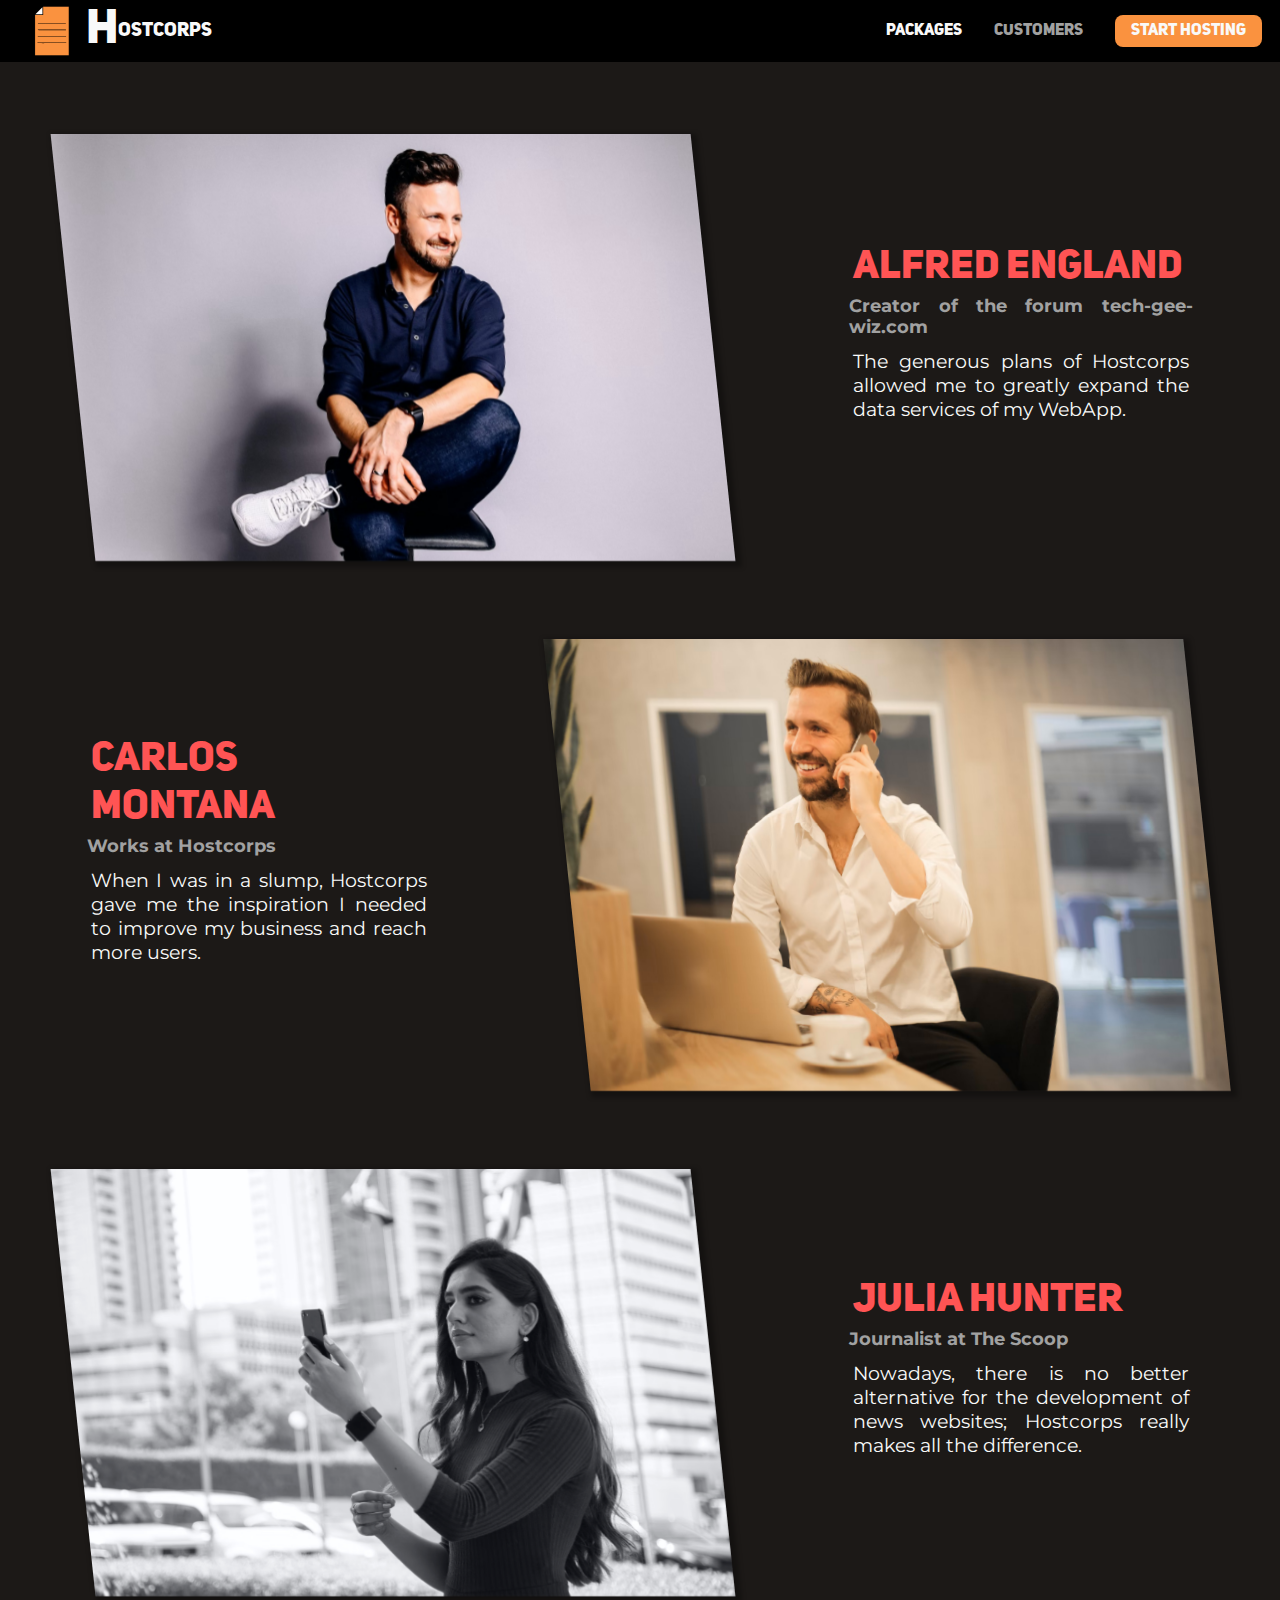
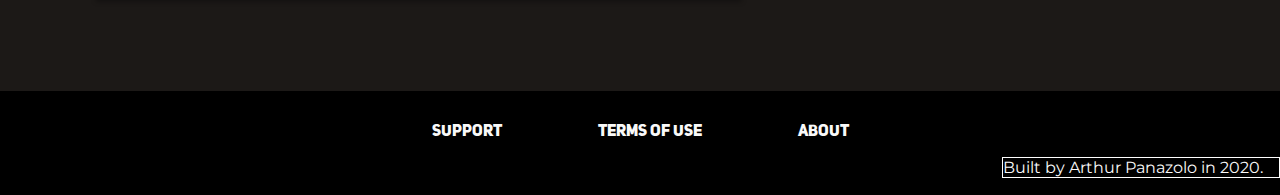
==== customers/index.html @ d179b6e6 "altered Svgs" ====
<!DOCTYPE html>
<html lang="en">
  <head>
    <meta charset="UTF-8" />
    <meta name="viewport" content="width=device-width" , initial-scale="1.0" />
    <meta http-equiv="X-UA-Compatible" content="ie-edge" />
    <title>HostCorps</title>
    <link rel="apple-touch-icon" sizes="180x180" href="/apple-touch-icon.png" />
    <link rel="icon" type="image/png" sizes="32x32" href="/favicon-32x32.png" />
    <link rel="icon" type="image/png" sizes="16x16" href="/favicon-16x16.png" />
    <link rel="manifest" href="/site.webmanifest" />
    <link rel="mask-icon" href="/safari-pinned-tab.svg" color="#5bbad5" />
    <meta name="msapplication-TileColor" content="#da532c" />
    <meta name="theme-color" content="#ffffff" />
    <link rel="shortcut icon" href="../favicon.png" />
    <link rel="stylesheet" href="/shared.css" />
    <link rel="stylesheet" href="/customers/customers.css" />
    <script>
      document.addEventListener('touchstart', function () {}, true);
    </script>
  </head>

  <body>
    <div class="backdrop"></div>
    <header class="main-header">
      <div class="main-header-corporate-brand">
        <button class="toggle-button" onclick="openNavigation()">
          <span class="toggle-button__bar"></span>
          <span class="toggle-button__bar"></span>
          <span class="toggle-button__bar"></span>
        </button>
        <a href="../index.html" class="main-header__brand">
          <svg
            id="svg9"
            width="70.49176"
            height="50.52197"
            viewBox="0 0 300.49175 841.522"
          >
            <g id="g15" transform="translate(-642.09965,-577.47846)">
              <path
                style="fill: #000000; stroke-width: 1.45234"
                d="M 642.15866,1069.8133 V 720.88195 l 72.25955,-72.24872 72.25957,-72.24872 h 224.01872 224.0188 v 421.18009 421.18 H 938.43703 642.15866 Z M 1223.0965,997.5646 V 588.00327 H 1007.4233 791.75019 v 70.43873 70.43874 h -68.26021 -68.26021 v 339.12256 339.1226 H 939.1632 1223.0965 Z M 696.86366,1201.377 c -2.00904,-2.0091 -0.85873,-7.7023 1.84907,-9.1514 1.9225,-1.0289 78.60872,-1.3911 241.45234,-1.1404 l 238.63493,0.3674 0.501,3.5495 c 1.089,7.7152 13.4054,7.3431 -243.07801,7.3431 -131.11512,0 -238.82681,-0.4357 -239.35933,-0.9682 z m 4.35704,-110.3782 c -2.00908,-2.0091 -0.8587,-7.7023 1.84915,-9.1515 1.92234,-1.0288 77.70637,-1.3911 238.54766,-1.1404 l 235.73019,0.3675 0.501,3.5495 c 1.0887,7.7129 13.1834,7.3431 -240.17337,7.3431 -129.51753,0 -235.92212,-0.4357 -236.45463,-0.9682 z m 3.35992,-109.43891 c -2.33746,-2.33747 -2.62645,-3.53273 -1.40565,-5.8138 1.52097,-2.84198 3.92257,-2.8714 234.3094,-2.8714 250.43573,0 238.54803,-0.3676 237.45963,7.3431 l -0.501,3.54949 -233.45995,0.3675 c -232.76516,0.36639 -233.46879,0.35874 -236.40243,-2.57489 z m -1.40329,-107.40697 c -1.22347,-2.28606 -0.93661,-3.47829 1.39888,-5.81378 2.92427,-2.92427 4.00821,-2.93798 232.31393,-2.93798 149.47646,0 230.70706,0.50614 233.19766,1.45306 3.0495,1.15939 3.7289,2.26002 3.3623,5.44629 l -0.4595,3.99324 -234.13704,0.36749 c -232.0578,0.36421 -234.15082,0.34194 -235.67623,-2.50832 z M 780.13143,658.442 c 0,-32.35098 -0.49318,-58.81997 -1.09598,-58.81997 -0.6028,0 -27.55891,26.46899 -59.9025,58.81997 l -58.80652,58.81998 h 59.9025 59.9025 z"
                id="path123"
              />
              <path
                style="
                  fill: #ffffff;
                  fill-opacity: 1;
                  stroke: #ff9955;
                  stroke-width: 0.830832;
                "
                d="m 78.098221,81.21025 58.573669,-58.362366 0.51591,18.693723 c 0.28375,10.281548 0.56416,36.546229 0.62312,58.365958 l 0.10722,39.672235 -59.196795,-0.004 -59.19679,-0.004 z"
                id="path21100"
                transform="translate(642.09965,577.47846)"
              />
            </g>
            <path
              style="
                fill: #fa923f;
                fill-opacity: 1;
                stroke: #ff9955;
                stroke-width: 1.17493;
              "
              d="M 13.88078,490.51662 V 151.54913 h 68.14598 68.14598 V 81.053301 10.557451 h 215.01232 215.0123 V 420.0208 829.48412 H 297.03908 13.88078 Z m 520.86258,132.4742 c 2.7899,-1.2389 3.2481,-2.0637 2.9373,-5.2872 l -0.3682,-3.8192 -236.16112,-0.3394 c -129.8886,-0.1867 -238.43506,-0.018 -241.21439,0.3747 -3.96776,0.5607 -5.2929,1.3442 -6.16855,3.6473 -0.73157,1.9242 -0.68979,3.7283 0.12144,5.2441 1.22437,2.2877 3.60909,2.3074 239.3923,1.9792 187.32672,-0.2608 238.86112,-0.6449 241.46122,-1.7995 z m -1.2495,-110.4151 c 3.1883,-1.4206 4.008,-3.9807 2.5179,-7.8638 -0.6473,-1.6868 -22.3883,-1.8457 -235.27986,-1.7195 -129.01168,0.076 -236.14124,0.4762 -238.06568,0.8883 -3.76057,0.8053 -6.28004,5.3323 -4.9282,8.8551 0.68555,1.7866 18.60433,1.9082 236.63326,1.6062 183.04398,-0.2536 236.61538,-0.6493 239.12258,-1.7663 z m -124.4833,-105.67412 124.3083,-0.78121 -0.3531,-4.18545 c -0.331,-3.92361 -0.6838,-4.25759 -5.6403,-5.33864 -3.3531,-0.73134 -89.1375,-1.17071 -234.51167,-1.20112 -244.00956,-0.051 -233.11071,-0.29597 -233.11071,5.23927 0,4.1407 3.42535,5.26645 18.09183,5.9459 22.012883,1.01979 193.58167,1.1862 331.21565,0.32125 z M 532.02526,295.622 c 0,-7.76578 18.7552,-7.19344 -235.72155,-7.19344 H 64.46812 l -2.50553,2.50551 c -3.48916,3.48913 -2.16617,7.19177 2.79084,7.81064 2.0689,0.2583 108.05141,0.55424 235.51671,0.65766 l 231.75512,0.18803 z"
              id="path1397"
            />
          </svg>
        </a>
        <a href="../index.html" class="main-header-corporate-brand">
          <span>H</span>
          <h1>ostCorps</h1>
        </a>
      </div>

      <nav class="main-nav">
        <ul class="main-nav__items">
          <li class="main-nav__item">
            <a href="../packages/index.html">Packages</a>
          </li>
          <li class="main-nav__item selected">
            <a href="#">Customers</a>
          </li>
          <li class="main-nav__item main-nav__item--cta">
            <a href="../start-hosting/index.html">Start Hosting</a>
          </li>
        </ul>
      </nav>
    </header>

    <div id="mySidebar" class="sidebar">
      <a href="javascript:void(0)" class="closebtn" onclick="closeNavigation()"
        >x</a
      >
      <a href="packages/index.html">Packages</a>
      <a href="customers/index.html" class="selected">Customers</a>
      <a href="start-hosting/index.html" id="get-started-link">Start Hosting</a>
    </div>

    <main>
      <div>
        <div class="testimonial" id="customer-1">
          <div class="testimonial__image-container">
            <img
              src="../img/customer-1.jpg"
              alt="Alfred England - Customer"
              class="testimonial__image"
            />
          </div>
          <div class="testimonial__info">
            <h1 class="testimonial__name" id="alfred">Alfred England</h1>
            <h2 class="testimonial__subtitle">
              Creator of the forum

              <a href="https://tech-gee-wiz.com" class="testimonial__link"
                >tech-gee-wiz.com</a
              >
            </h2>
            <p class="testimonial__text">
              The generous plans of Hostcorps allowed me to greatly expand the
              data services of my WebApp.
            </p>
          </div>
        </div>
        <div class="testimonial" id="customer-2">
          <div class="testimonial__info">
            <h1 class="testimonial__name" id="carlos">Carlos Montana</h1>
            <h2 class="testimonial__subtitle">
              Works at <a href="/">Hostcorps</a>
            </h2>
            <p class="testimonial__text">
              When I was in a slump, Hostcorps gave me the inspiration I needed
              to improve my business and reach more users.
            </p>
          </div>
          <div class="testimonial__image-container">
            <img
              src="../img/customer-2.jpg"
              alt="John Mellow - Customer"
              class="testimonial__image"
            />
          </div>
        </div>
        <div class="testimonial" id="customer-3">
          <div class="testimonial__image-container">
            <img
              src="../img/customer-3.jpg"
              alt="Julia Hunter - Customer"
              class="testimonial__image"
            />
          </div>
          <div class="testimonial__info">
            <h1 class="testimonial__name" id="julia">Julia Hunter</h1>
            <h2 class="testimonial__subtitle">
              Journalist at

              <a href="https://the-biggest-scoop.com" class="testimonial__link"
                >The Scoop</a
              >
            </h2>
            <p class="testimonial__text">
              Nowadays, there is no better alternative for the development of
              news websites; Hostcorps really makes all the difference.
            </p>
          </div>
        </div>
      </div>
    </main>

    <footer class="footerprincipal">
      <nav>
        <ul class="footerprincipal__links">
          <li class="footerprincipal__link">
            <a href="#">Support</a>
          </li>
          <li class="footerprincipal__link">
            <a href="#">Terms of Use</a>
          </li>
          <li class="footerprincipal__link">
            <a href="#">About</a>
          </li>
        </ul>
        <div class="signature">
          <p><span> Built by Arthur Panazolo in 2020. &nbsp; &nbsp; </span></p>
        </div>
      </nav>
    </footer>
    <script src="../shared.js"></script>
  </body>
</html>
---- shared.css ----
@import url('https://fonts.googleapis.com/css2?family=Roboto:ital,wght@0,400;1,100&display=swap');
@import url('https://fonts.googleapis.com/css2?family=Anton&display=swap');
@import url('https://fonts.googleapis.com/css2?family=Montserrat:wght@500&display=swap');

@font-face {
  font-family: 'UniSans';
  src: url('../fonts/uni-sans.heavy-caps.otf') format('truetype');
  font-weight: 700;
}

* {
  -webkit-box-sizing: border-box;
  box-sizing: border-box;
  font-family: 'UniSans';
}

:root {
  --lightest-green: #5ccc11;
  --dark-green: #0e4f1f;
  --light-dark: #292522;
  --dark: #1c1917;
  --darkest: #000000;
  --white-highlight: #f9f9f9;
  --light-grey: #ccc;
  --grey-grey: #a1a1a1;
  --highlight-color: #fa923f;
  --highlight-light-color: #fbc79e;
  --highlight-cyan: #8df7e6;
  --highlight-danger-color: #ff0000;
  --highlight-red: #ff5454;
}

html,
body {
  width: 100%;
  margin: 0px;
  padding: 0px;
}

html {
  height: 100%;
  background-color: var(--dark);
  font-size: 100%;
}

body {
  font-family: 'Montserrat', sans-serif;
  -webkit-box-sizing: border-box;
  box-sizing: border-box;
}

@supports (display: grid) {
  body {
    -webkit-box-sizing: border-box;
    box-sizing: border-box;
    display: -ms-grid;
    display: grid;
    -ms-grid-rows: 3.5rem auto fit-content(8rem);
    grid-template-rows: 3.5rem auto fit-content(8rem);
    height: 100%;
    padding-top: 0;
    grid-template-areas:
      'header'
      'main'
      'footer';
  }
}

main {
  -ms-grid-row: 2;
  -ms-grid-column: 1;

  transition: margin-left 1s;
  grid-area: main;
}

.backdrop {
  position: fixed;
  z-index: 100;
  height: 100vh;
  width: 100vw;
  background-color: rgba(0, 0, 0, 0.5);
  top: 0;
  left: 0;
  -webkit-transition: opacity 0.2s linear;
  -o-transition: opacity 0.2s linear;
  transition: opacity 0.2s linear;
  opacity: 0;
  display: none;
}

.main-header {
  background-color: var(--darkest);
  padding: 0.125rem 1rem;
  width: 100%;
  position: fixed;
  top: 0;
  left: 0;
  z-index: 2;
  display: -webkit-box;
  display: -ms-flexbox;
  display: flex;
  -webkit-box-align: center;
  -ms-flex-align: center;
  align-items: center;
  -webkit-box-pack: justify;
  -ms-flex-pack: justify;
  justify-content: space-between;
}

.toggle-button {
  width: 3rem;
  background: transparent;
  border: none;
  cursor: pointer;
  padding-top: 0;
  padding-bottom: 0;
  vertical-align: middle;
  display: none;
}

.toggle-button__bar {
  width: 100%;
  height: 0.2rem;
  background-color: var(--white-highlight);
  display: block;
  margin: 0.6rem 0;
}

.main-header__brand svg {
  height: 3.125rem;
  width: 78%;
  vertical-align: middle;
}

.main-header-corporate-brand {
  display: flex;
  cursor: pointer;
  align-items: center;
  text-decoration: none;
}

.main-header-corporate-brand h1 {
  font-family: 'UniSans';
  font-size: 1.2rem;
  color: var(--white-highlight);
}

.main-header-corporate-brand span {
  font-family: 'UniSans';
  font-size: 3rem;
  color: var(--white-highlight);
}

.main-nav {
  display: -webkit-box;
  display: -ms-flexbox;
  display: flex;
}

.main-nav__items {
  margin: 0;
  padding: 0;
  list-style: none;
  display: -webkit-box;
  display: -ms-flexbox;
  display: flex;
}

.main-nav__item {
  margin: 0 1rem;
}

.main-nav__item a {
  text-decoration: none;
  color: var(--white-highlight);
  font-weight: bold;
  padding: 0.1875rem 0;
}

.main-nav__item a:hover,
.main-nav__item a:active {
  color: var(--white-highlight);
  border-bottom: 5px solid var(--white-highlight);
}

.main-nav__item--cta {
  margin-right: 0.1rem;
  -webkit-animation: bounce 0.3s infinite alternate;
  -moz-animation: bounce 0.3s infinite alternate;
  animation: bounce 0.3s infinite alternate;

  -webkit-animation-iteration-count: 6;
  -moz-animation-iteration-count: 6;
  animation-iteration-count: 6;
}

.main-nav__item--cta a {
  color: var(--white-highlight);
  background: var(--highlight-color);
  padding: 0.5rem 1rem;
  border-radius: 8px;
}

.main-nav__item--cta a:hover,
.main-nav__item--cta a:active {
  color: var(--highlight-color);
  background: var(--white-highlight);
  border: none;
}

.footerprincipal {
  -ms-grid-row: 3;
  -ms-grid-column: 1;
  background: var(--darkest);
  color: var(--white-highlight);
  width: 100%;
  margin-top: 3rem;
  padding-top: 1rem;
  grid-area: footer;
  bottom: 0;
}

.signature {
  margin-right: 0;
}

.signature p {
  cursor: default;
}

.signature span {
  border: 1px solid white;
  font-family: 'Montserrat';
}

.footerprincipal__links {
  list-style: none;
  padding: 0px;
  display: -webkit-box;
  display: -ms-flexbox;
  display: flex;
  -webkit-box-orient: horizontal;
  -webkit-box-direction: normal;
  -ms-flex-direction: row;
  flex-direction: row;
  -webkit-box-pack: center;
  -ms-flex-pack: center;
  justify-content: center;
}

.footerprincipal__link {
  margin: 0 3rem;
}

.footerprincipal__link a {
  color: var(--white-highlight);
  text-decoration: none;
}

.footerprincipal__link a:hover,
.footerprincipal__link a:active {
  color: var(--light-grey);
}

.footerprincipal p {
  text-align: right;
}

.button {
  background-color: var(--darkest);
  color: var(--white-highlight);
  font: inherit;
  border: 1.5px solid var(--darkest);
  padding: 0.5rem;
  border-radius: 8px;
  font-weight: bold;
  cursor: pointer;
  outline: none;
}

.button:hover,
.button:active {
  background: var(--white-highlight);
  color: var(--darkest);
}

.button:focus {
  outline: none;
}

.button[disabled] {
  cursor: not-allowed;
  border: var(--grey-grey);
  background: var(--light-grey);
  color: var(--grey-grey);
}

.open {
  display: block !important;
  opacity: 1 !important;
}

.open-modal {
  display: block !important;
  opacity: 1 !important;
  background: var(--white-highlight) !important;
}

.selected a {
  color: var(--grey-grey);
  pointer-events: none;
}

.reveal-upwards {
  position: relative;
  transform: translateY(150px);
  opacity: 0;
  transition: 2s all ease;
}

.reveal-upwards.active {
  transform: translateY(0);
  opacity: 1;
}

.reveal-sideways {
  position: relative;
  transform: translateX(-300px);
  opacity: 0;
  transition: 2s all ease;
}

.reveal-sideways.active {
  transform: translateY(0);
  opacity: 1;
}

.sidebar {
  height: 100%;
  width: 0;
  position: fixed;
  z-index: 101;
  top: 0;
  left: 0;
  background-color: var(--light-dark);
  overflow-x: hidden;
  transition: 1s;
  padding-top: 60px;
}

.sidebar a {
  padding: 8px 8px 8px 32px;
  margin-bottom: 0.5rem;
  text-decoration: none;
  color: var(--white-highlight);
  display: block;
  transition: 0.3s;
}

.sidebar a.selected {
  color: var(--grey-grey);
  pointer-events: none;
  background: none !important;
}

.sidebar a:hover {
  color: var(--highlight-color);
}

.sidebar .closebtn {
  position: absolute;
  top: 0;
  right: 25px;
  font-size: 36px;
  margin-left: 50px;
}

#get-started-link {
  width: 50%;
  text-align: center;
  margin-left: 1.5rem;
  padding: 1rem 0rem 1rem 0rem;
  border-radius: 8px;
  background: var(--highlight-color);
}

#get-started-link:hover {
  color: var(--darkest);
}

@media (max-width: 40rem) {
  .key-feature {
    display: inline-block;
    width: 30%;
    vertical-align: top;
    max-width: 25rem;
  }

  .main-nav {
    display: none;
  }

  .toggle-button {
    display: inline-block;
  }

  .footerprincipal {
    width: 100%;
  }

  .footerprincipal__links {
    list-style: none;
    position: center;
    display: -webkit-box;
    display: -ms-flexbox;
    display: flex;
    margin-bottom: 4rem;
    -webkit-box-orient: vertical;
    -webkit-box-direction: normal;
    -ms-flex-direction: column;
    flex-direction: column;
    -webkit-box-align: center;
    -ms-flex-align: center;
    align-items: center;
  }

  .footerprincipal__link {
    margin-top: 3rem;
  }
}

@media (max-width: 647.43px) {
  .main-nav__item--cta a,
  .mobile-nav__item--cta a {
    color: var(--white-highlight);
    background: var(--highlight-color);
    padding: 0.5rem 0.5rem;
    border-radius: 8px;
  }
}

@keyframes fadeIn {
  0% {
    opacity: 0;
  }

  50% {
    opacity: 0.5;
  }

  100% {
    opacity: 1;
  }
}
@-webkit-keyframes bounce {
  to {
    -webkit-transform: scale(1.1);
  }
}
@-moz-keyframes bounce {
  to {
    -moz-transform: scale(1.1);
  }
}
@keyframes bounce {
  to {
    transform: scale(1.1);
  }
}
---- customers/customers.css ----
.testimonial {
  font-size: 1.2rem;
  padding: 0 20px;
}

.testimonial:first-of-type {
  margin-top: 3rem;
}

.testimonial__image-container {
  width: 100%;
  max-width: 40rem;
  box-shadow: 3px 3px 5px 3px rgba(0, 0, 0, 0.3);
  margin-top: 30px;
  transform: skew(6deg);
  overflow: hidden;
}

#customer-1:hover .testimonial__image-container {
  animation: flip-customer 1.3s ease-out forwards;
}

#customer-2:hover .testimonial__image-container {
  animation: flip-customer 1.3s ease-out forwards;
}

#customer-3:hover .testimonial__image-container {
  animation: flip-customer 1.3s ease-out forwards;
}

#customer-1:active .testimonial__image-container {
  -webkit-tap-highlight-color: rgba(0, 0, 0, 0);
  -webkit-user-select: none;
  -webkit-touch-callout: none;
}

#customer-2:active .testimonial__image-container {
  -webkit-tap-highlight-color: rgba(0, 0, 0, 0);
  -webkit-user-select: none;
  -webkit-touch-callout: none;
}

#customer-3:active .testimonial__image-container {
  -webkit-tap-highlight-color: rgba(0, 0, 0, 0);
  -webkit-user-select: none;
  -webkit-touch-callout: none;
}

.testimonial__image {
  width: 100%;
  vertical-align: top;
  transform: skew(6deg);
  transform: scale(1);
  -webkit-backface-visibility: hidden;
}

.testimonial__info {
  text-align: right;
  padding: 0.9rem;
}

#customer-2.testimonial {
  text-align: right;
}

#customer-2 .testimonial__info {
  text-align: left;
}

.testimonial__name {
  margin: 0.2rem;
  color: var(--highlight-red);
  text-align: justify;
  cursor: default;
  font-size: 2.5rem;
}

.testimonial__subtitle {
  margin: 0;
  font-size: 1.1rem;
  font-family: 'Montserrat';
  text-align: justify;
  margin-bottom: 12px;
  cursor: default;
  color: var(--grey-grey);
}

.testimonial__subtitle a {
  color: inherit;
  font-family: 'Montserrat';
  text-decoration: none;
}

.testimonial__subtitle a:hover,
.testimonial__subtitle a:active {
  color: var(--white-highlight);
}

.testimonial__text {
  margin: 0.2rem;
  text-align: justify;
  font-family: 'Montserrat';
  color: var(--white-highlight);
  cursor: default;
}

@keyframes flip-customer {
  0% {
    transform: rotateY(0) skew(6deg);
  }

  50% {
    transform: rotateY(160deg) skew(6deg);
  }

  100% {
    transform: rotateY(360deg) skew(6deg);
  }
}

@media (min-width: 40rem) {
  .testimonial {
    margin: 3rem auto;
    max-width: 1500px;
    gap: 1rem;
    display: flex;
    align-items: center;
    justify-content: space-around;
    font-size: 1.2rem;
    padding: 0 20px;
  }

  .testimonial__image-container {
    width: 60%;
  }

  .testimonial__info {
    display: inline-block;
    vertical-align: middle;
    width: 30%;
  }
}

@media (max-width: 638.29px) {
  #customer-2 {
    display: flex;
    flex-direction: column-reverse;
  }

  .testimonial__text {
    text-align: left;
  }
}
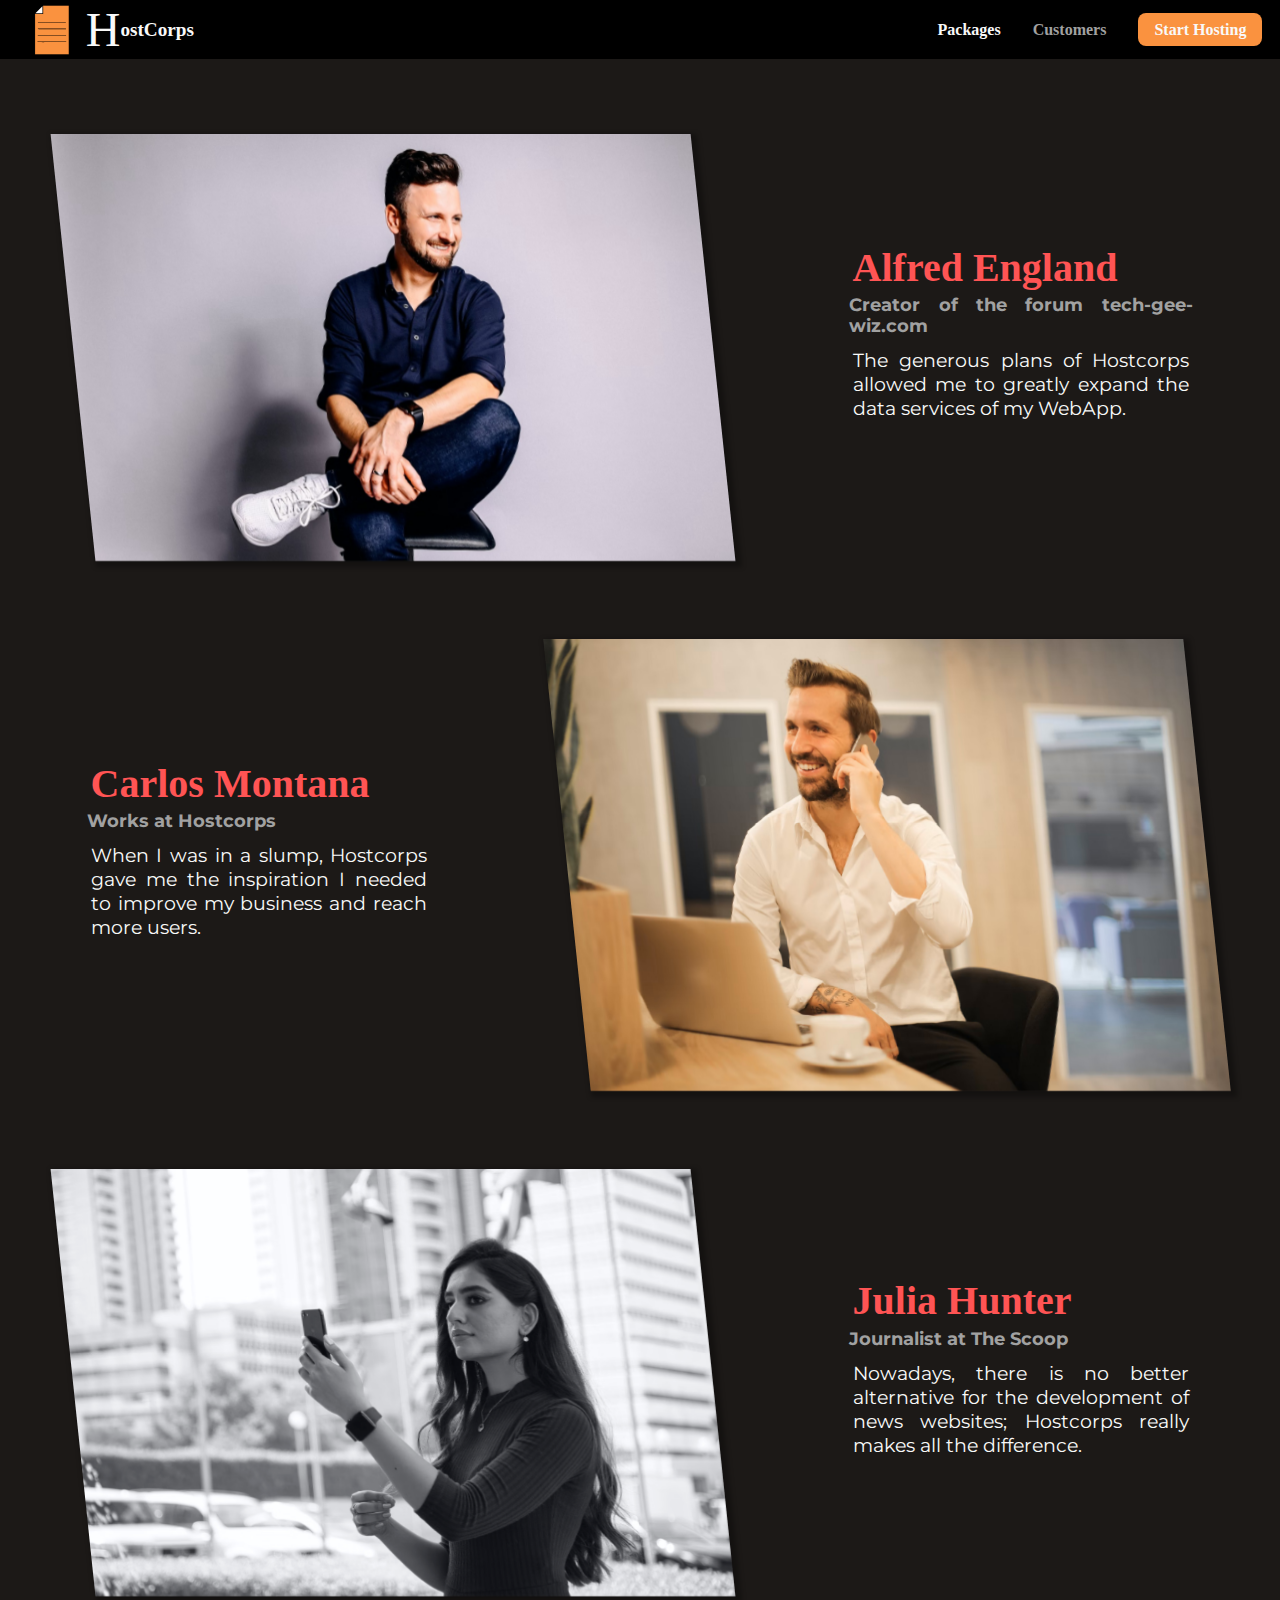
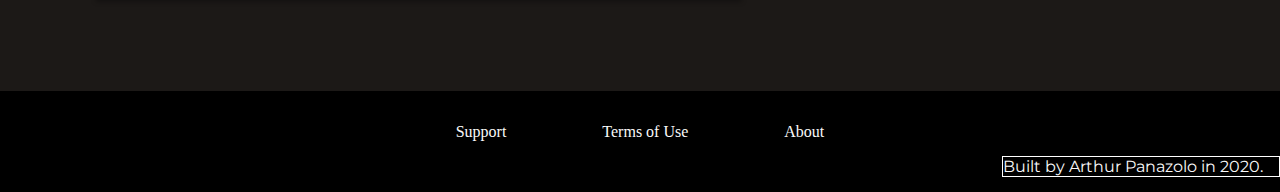
==== commit ab499784: "fixed more relative paths" ====
--- a/customers/index.html
+++ b/customers/index.html
@@ -66,7 +66,7 @@
             />
           </svg>
         </a>
-        <a href="../index.html" class="main-header-corporate-brand">
+        <a href="index.html" class="main-header-corporate-brand">
           <span>H</span>
           <h1>ostCorps</h1>
         </a>
@@ -75,13 +75,13 @@
       <nav class="main-nav">
         <ul class="main-nav__items">
           <li class="main-nav__item">
-            <a href="../packages/index.html">Packages</a>
+            <a href="packages/index.html">Packages</a>
           </li>
           <li class="main-nav__item selected">
             <a href="#">Customers</a>
           </li>
           <li class="main-nav__item main-nav__item--cta">
-            <a href="../start-hosting/index.html">Start Hosting</a>
+            <a href="start-hosting/index.html">Start Hosting</a>
           </li>
         </ul>
       </nav>
--- a/shared.css
+++ b/shared.css
@@ -4,7 +4,7 @@
 
 @font-face {
   font-family: 'UniSans';
-  src: url('../fonts/uni-sans.heavy-caps.otf') format('truetype');
+  src: url('/../../HostCorps/fonts/uni-sans.heavy-caps.otf') format('truetype');
   font-weight: 700;
 }
 
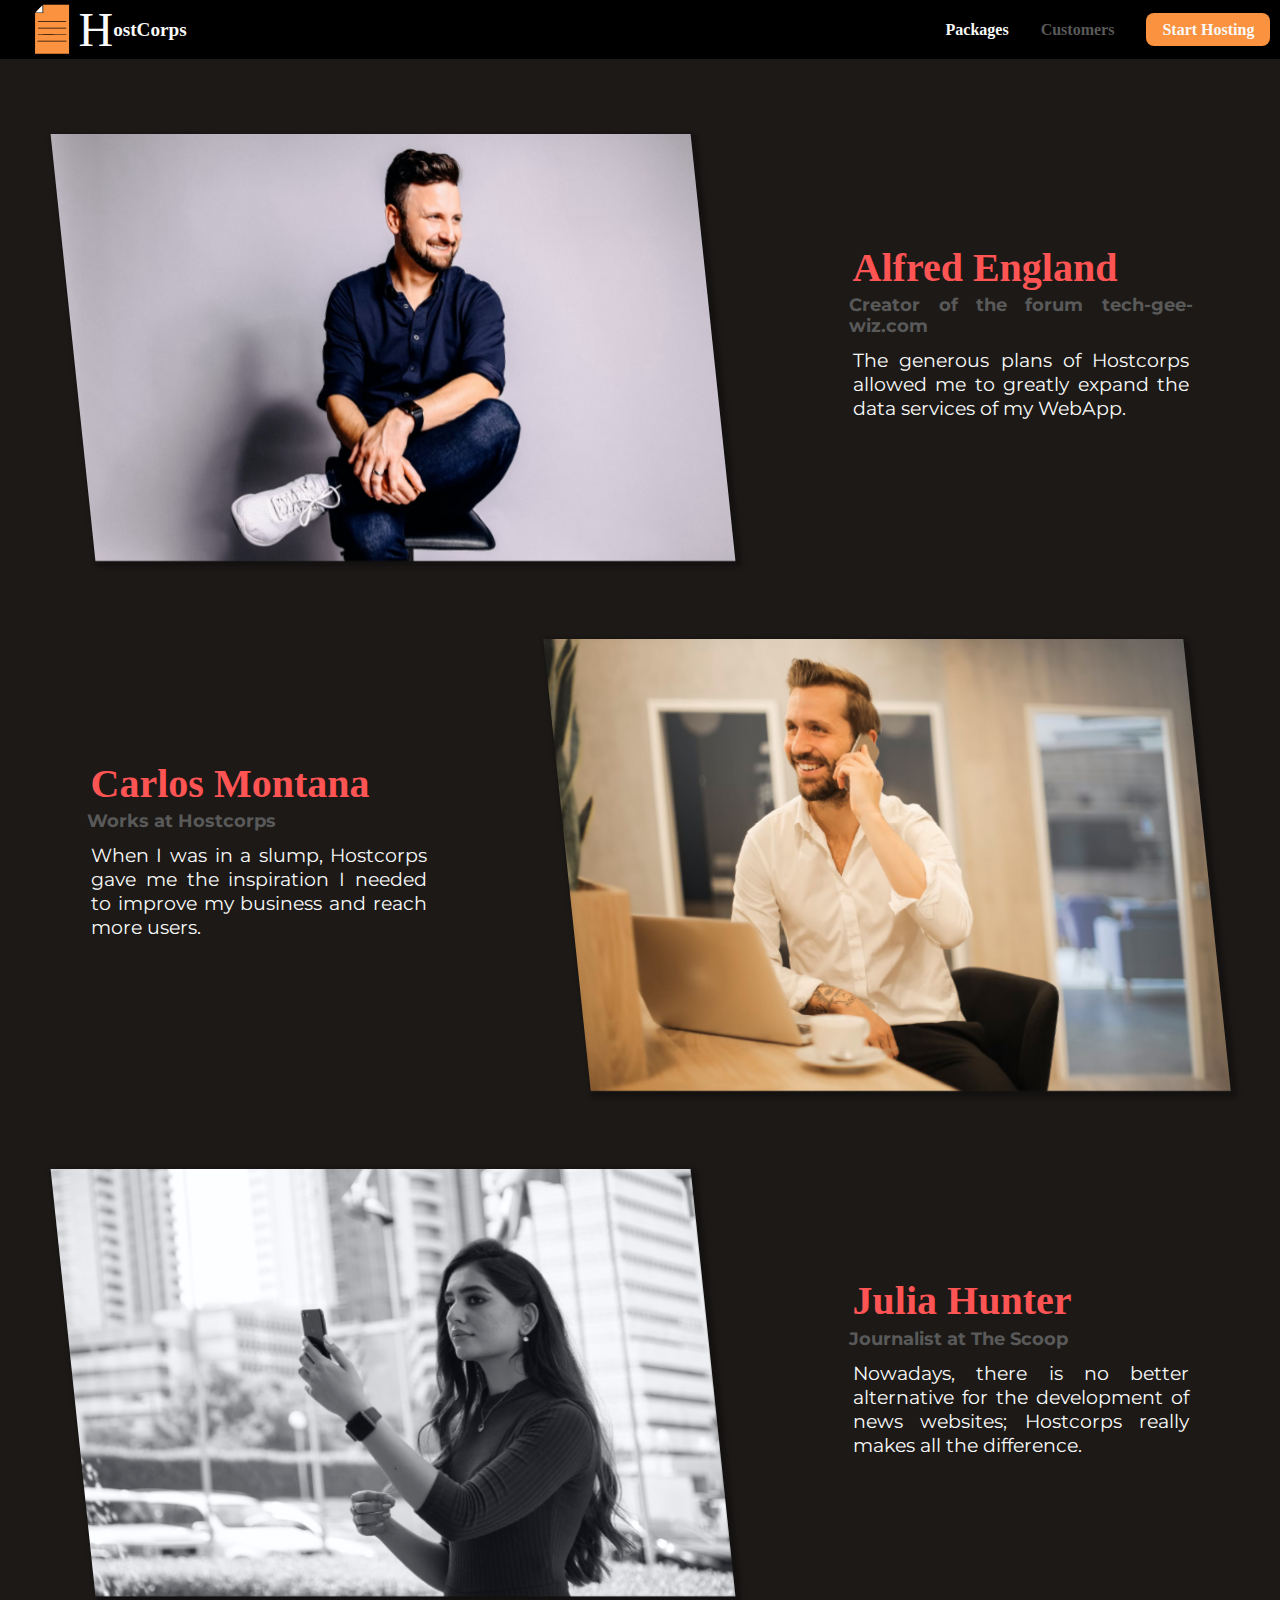
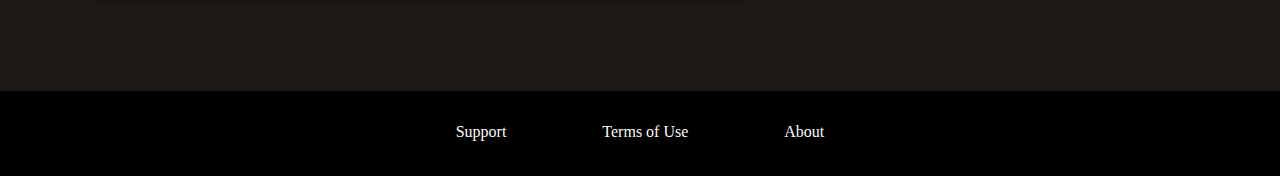
==== commit 0dffa420: "altered customers page" ====
--- a/customers/index.html
+++ b/customers/index.html
@@ -5,19 +5,20 @@
     <meta name="viewport" content="width=device-width" , initial-scale="1.0" />
     <meta http-equiv="X-UA-Compatible" content="ie-edge" />
     <title>HostCorps</title>
-    <link rel="apple-touch-icon" sizes="180x180" href="/apple-touch-icon.png" />
-    <link rel="icon" type="image/png" sizes="32x32" href="/favicon-32x32.png" />
-    <link rel="icon" type="image/png" sizes="16x16" href="/favicon-16x16.png" />
-    <link rel="manifest" href="/site.webmanifest" />
-    <link rel="mask-icon" href="/safari-pinned-tab.svg" color="#5bbad5" />
+    <link rel="apple-touch-icon" sizes="180x180" href="../apple-touch-icon.png" />
+    <link rel="icon" type="image/png" sizes="32x32" href="../favicon-32x32.png" />
+    <link rel="icon" type="image/png" sizes="16x16" href="../favicon-16x16.png" />
+    <link rel="manifest" href="../site.webmanifest" />
+    <link rel="mask-icon" href="../safari-pinned-tab.svg" color="#5bbad5" />
     <meta name="msapplication-TileColor" content="#da532c" />
     <meta name="theme-color" content="#ffffff" />
-    <link rel="shortcut icon" href="../favicon.png" />
-    <link rel="stylesheet" href="/shared.css" />
-    <link rel="stylesheet" href="/customers/customers.css" />
+    <link rel="shortcut icon" href="../favicon.ico" />
+    <link rel="stylesheet" href="../shared.css" />
+    <link rel="stylesheet" href="customers.css" />
     <script>
       document.addEventListener('touchstart', function () {}, true);
     </script>
+        <script src="../shared.js" defer></script>
   </head>
 
   <body>
@@ -29,7 +30,7 @@
           <span class="toggle-button__bar"></span>
           <span class="toggle-button__bar"></span>
         </button>
-        <a href="../index.html" class="main-header__brand">
+        <a href="https://nothingnothings.github.io/HostCorps/" class="main-header__brand">
           <svg
             id="svg9"
             width="70.49176"
@@ -66,7 +67,7 @@
             />
           </svg>
         </a>
-        <a href="index.html" class="main-header-corporate-brand">
+        <a href="https://nothingnothings.github.io/HostCorps/" class="main-header-corporate-brand">
           <span>H</span>
           <h1>ostCorps</h1>
         </a>
@@ -75,13 +76,13 @@
       <nav class="main-nav">
         <ul class="main-nav__items">
           <li class="main-nav__item">
-            <a href="packages/index.html">Packages</a>
+            <a href="https://nothingnothings.github.io/HostCorps/packages/">Packages</a>
           </li>
           <li class="main-nav__item selected">
             <a href="#">Customers</a>
           </li>
           <li class="main-nav__item main-nav__item--cta">
-            <a href="start-hosting/index.html">Start Hosting</a>
+            <a href="https://nothingnothings.github.io/HostCorps/start-hosting">Start Hosting</a>
           </li>
         </ul>
       </nav>
@@ -91,9 +92,9 @@
       <a href="javascript:void(0)" class="closebtn" onclick="closeNavigation()"
         >x</a
       >
-      <a href="packages/index.html">Packages</a>
-      <a href="customers/index.html" class="selected">Customers</a>
-      <a href="start-hosting/index.html" id="get-started-link">Start Hosting</a>
+      <a href="https://nothingnothings.github.io/HostCorps/packages/">Packages</a>
+      <a href="#" class="selected">Customers</a>
+      <a href="https://nothingnothings.github.io/HostCorps/start-hosting" id="get-started-link">Start Hosting</a>
     </div>
 
     <main>
@@ -125,7 +126,7 @@
           <div class="testimonial__info">
             <h1 class="testimonial__name" id="carlos">Carlos Montana</h1>
             <h2 class="testimonial__subtitle">
-              Works at <a href="/">Hostcorps</a>
+              Works at <a href="https://nothingnothings.github.io/HostCorps">Hostcorps</a>
             </h2>
             <p class="testimonial__text">
               When I was in a slump, Hostcorps gave me the inspiration I needed
@@ -170,13 +171,13 @@
       <nav>
         <ul class="footerprincipal__links">
           <li class="footerprincipal__link">
-            <a href="#">Support</a>
+            <a href="https://github.com/nothingnothings">Support</a>
           </li>
           <li class="footerprincipal__link">
-            <a href="#">Terms of Use</a>
+            <a href="https://github.com/nothingnothings">Terms of Use</a>
           </li>
           <li class="footerprincipal__link">
-            <a href="#">About</a>
+            <a href="https://github.com/nothingnothings/HostCorps">About</a>
           </li>
         </ul>
         <div class="signature">
@@ -184,6 +185,6 @@
         </div>
       </nav>
     </footer>
-    <script src="../shared.js"></script>
+
   </body>
 </html>
--- a/shared.css
+++ b/shared.css
@@ -3,15 +3,18 @@
 @import url('https://fonts.googleapis.com/css2?family=Montserrat:wght@500&display=swap');
 
 @font-face {
-  font-family: 'UniSans';
-  src: url('/../../HostCorps/fonts/uni-sans.heavy-caps.otf') format('truetype');
-  font-weight: 700;
+  font-family: 'Uni Sans Heavy CAPS';
+  src: url('/../../HostCorps/fonts/UniSansHeavyCAPS.woff2') format('woff2'),
+    url('/../../HostCorps/fonts/UniSansHeavyCAPS.woff') format('woff');
+  font-weight: 900;
+  font-style: normal;
+  font-display: swap;
 }
 
 * {
   -webkit-box-sizing: border-box;
   box-sizing: border-box;
-  font-family: 'UniSans';
+  font-family: 'Uni Sans Heavy CAPS';
 }
 
 :root {
@@ -22,7 +25,8 @@
   --darkest: #000000;
   --white-highlight: #f9f9f9;
   --light-grey: #ccc;
-  --grey-grey: #a1a1a1;
+  /* --grey-grey: #a1a1a1; */
+  --grey-grey: #595959;
   --highlight-color: #fa923f;
   --highlight-light-color: #fbc79e;
   --highlight-cyan: #8df7e6;
@@ -91,14 +95,14 @@
 
 .main-header {
   background-color: var(--darkest);
-  padding: 0.125rem 1rem;
+  padding: 0.125rem 0.5rem;
   width: 100%;
-  position: fixed;
   top: 0;
   left: 0;
   z-index: 2;
   display: -webkit-box;
   display: -ms-flexbox;
+  position: fixed;
   display: flex;
   -webkit-box-align: center;
   -ms-flex-align: center;
@@ -128,8 +132,6 @@
 }
 
 .main-header__brand svg {
-  height: 3.125rem;
-  width: 78%;
   vertical-align: middle;
 }
 
@@ -141,13 +143,13 @@
 }
 
 .main-header-corporate-brand h1 {
-  font-family: 'UniSans';
+  font-family: 'Uni Sans Heavy CAPS';
   font-size: 1.2rem;
   color: var(--white-highlight);
 }
 
 .main-header-corporate-brand span {
-  font-family: 'UniSans';
+  font-family: 'Uni Sans Heavy CAPS';
   font-size: 3rem;
   color: var(--white-highlight);
 }
@@ -222,18 +224,24 @@
 }
 
 .signature {
-  margin-right: 0;
+  position: relative;
+  overflow: hidden;
 }
 
 .signature p {
   cursor: default;
+  margin: 0;
+  -moz-transform: translateX(100%);
+  -webkit-transform: translateX(100%);
+  transform: translateX(100%);
+  -moz-animation: slide-left-signature 9.5s linear infinite;
+  -webkit-animation: slide-left-signature 9.5s linear infinite;
+  animation: slide-left-signature 9.5s linear infinite;
 }
 
 .signature span {
-  border: 1px solid white;
   font-family: 'Montserrat';
 }
-
 .footerprincipal__links {
   list-style: none;
   padding: 0px;
@@ -468,3 +476,32 @@
     transform: scale(1.1);
   }
 }
+
+@-moz-keyframes slide-left-signature {
+  0% {
+    -moz-transform: translateX(100%);
+  }
+  100% {
+    -moz-transform: translateX(-100%);
+  }
+}
+@-webkit-keyframes slide-left-signature {
+  0% {
+    -webkit-transform: translateX(100%);
+  }
+  100% {
+    -webkit-transform: translateX(-100%);
+  }
+}
+@keyframes slide-left-signature {
+  0% {
+    -moz-transform: translateX(100%);
+    -webkit-transform: translateX(100%);
+    transform: translateX(100%);
+  }
+  100% {
+    -moz-transform: translateX(-100%);
+    -webkit-transform: translateX(-100%);
+    transform: translateX(-100%);
+  }
+}
